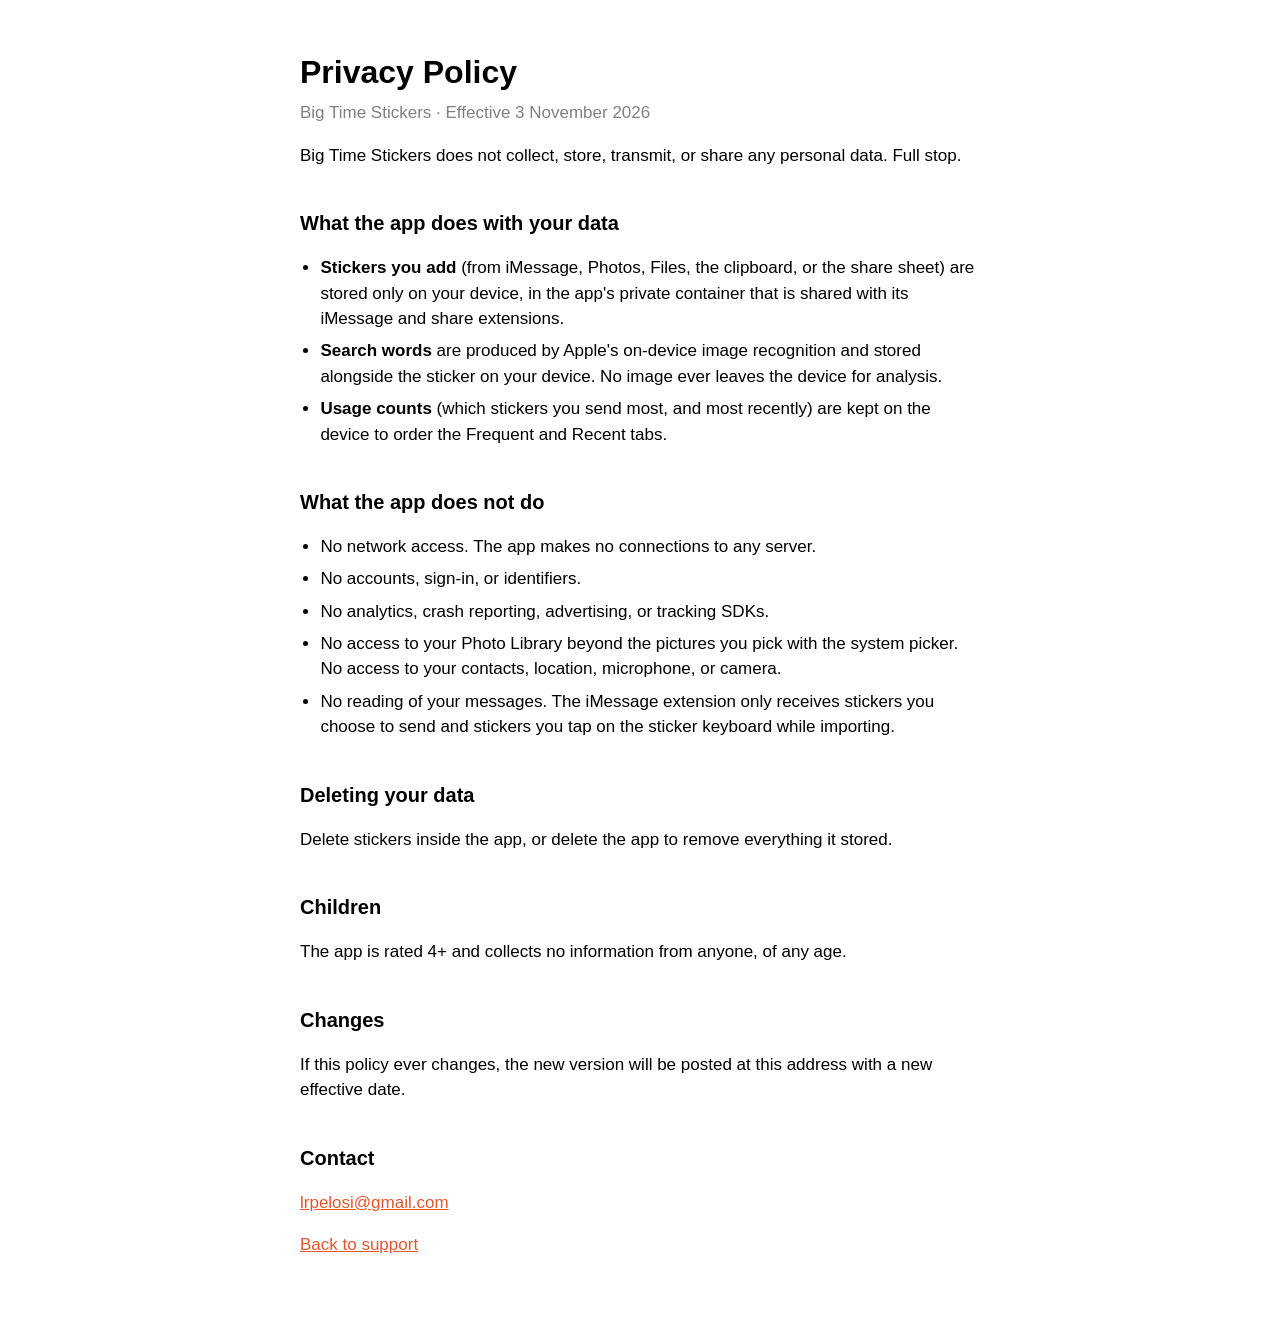
==== privacy.html @ 409205a2 "Support and privacy pages for Big Time Stickers Co-Authored-By: Claude Fable 5.1 <noreply@anthropic." ====
<!DOCTYPE html>
<html lang="en">
<head>
<meta charset="utf-8">
<meta name="viewport" content="width=device-width, initial-scale=1">
<title>Big Time Stickers — Privacy Policy</title>
<link rel="stylesheet" href="style.css">
</head>
<body>
<main>
  <h1>Privacy Policy</h1>
  <p class="tagline">Big Time Stickers · Effective 3 November 2026</p>

  <p>Big Time Stickers does not collect, store, transmit, or share any personal data. Full stop.</p>

  <h2>What the app does with your data</h2>
  <ul>
    <li><strong>Stickers you add</strong> (from iMessage, Photos, Files, the clipboard, or the share sheet) are stored only on your device, in the app's private container that is shared with its iMessage and share extensions.</li>
    <li><strong>Search words</strong> are produced by Apple's on-device image recognition and stored alongside the sticker on your device. No image ever leaves the device for analysis.</li>
    <li><strong>Usage counts</strong> (which stickers you send most, and most recently) are kept on the device to order the Frequent and Recent tabs.</li>
  </ul>

  <h2>What the app does not do</h2>
  <ul>
    <li>No network access. The app makes no connections to any server.</li>
    <li>No accounts, sign-in, or identifiers.</li>
    <li>No analytics, crash reporting, advertising, or tracking SDKs.</li>
    <li>No access to your Photo Library beyond the pictures you pick with the system picker. No access to your contacts, location, microphone, or camera.</li>
    <li>No reading of your messages. The iMessage extension only receives stickers you choose to send and stickers you tap on the sticker keyboard while importing.</li>
  </ul>

  <h2>Deleting your data</h2>
  <p>Delete stickers inside the app, or delete the app to remove everything it stored.</p>

  <h2>Children</h2>
  <p>The app is rated 4+ and collects no information from anyone, of any age.</p>

  <h2>Changes</h2>
  <p>If this policy ever changes, the new version will be posted at this address with a new effective date.</p>

  <h2>Contact</h2>
  <p><a href="mailto:lrpelosi@gmail.com?subject=Big%20Time%20Stickers%20privacy">lrpelosi@gmail.com</a></p>

  <p><a href="index.html">Back to support</a></p>
</main>
</body>
</html>
---- style.css ----
:root { color-scheme: light dark; }
body { margin: 0; font: 17px/1.5 -apple-system, BlinkMacSystemFont, "Helvetica Neue", Arial, sans-serif; background: Canvas; color: CanvasText; }
main { max-width: 680px; margin: 0 auto; padding: 48px 24px 64px; }
h1 { font-size: 2rem; margin: 0 0 4px; }
h2 { font-size: 1.25rem; margin-top: 2em; }
.tagline { color: GrayText; margin-top: 0; }
a { color: #e4572e; }
ul { padding-left: 1.2em; }
li { margin: 0.4em 0; }
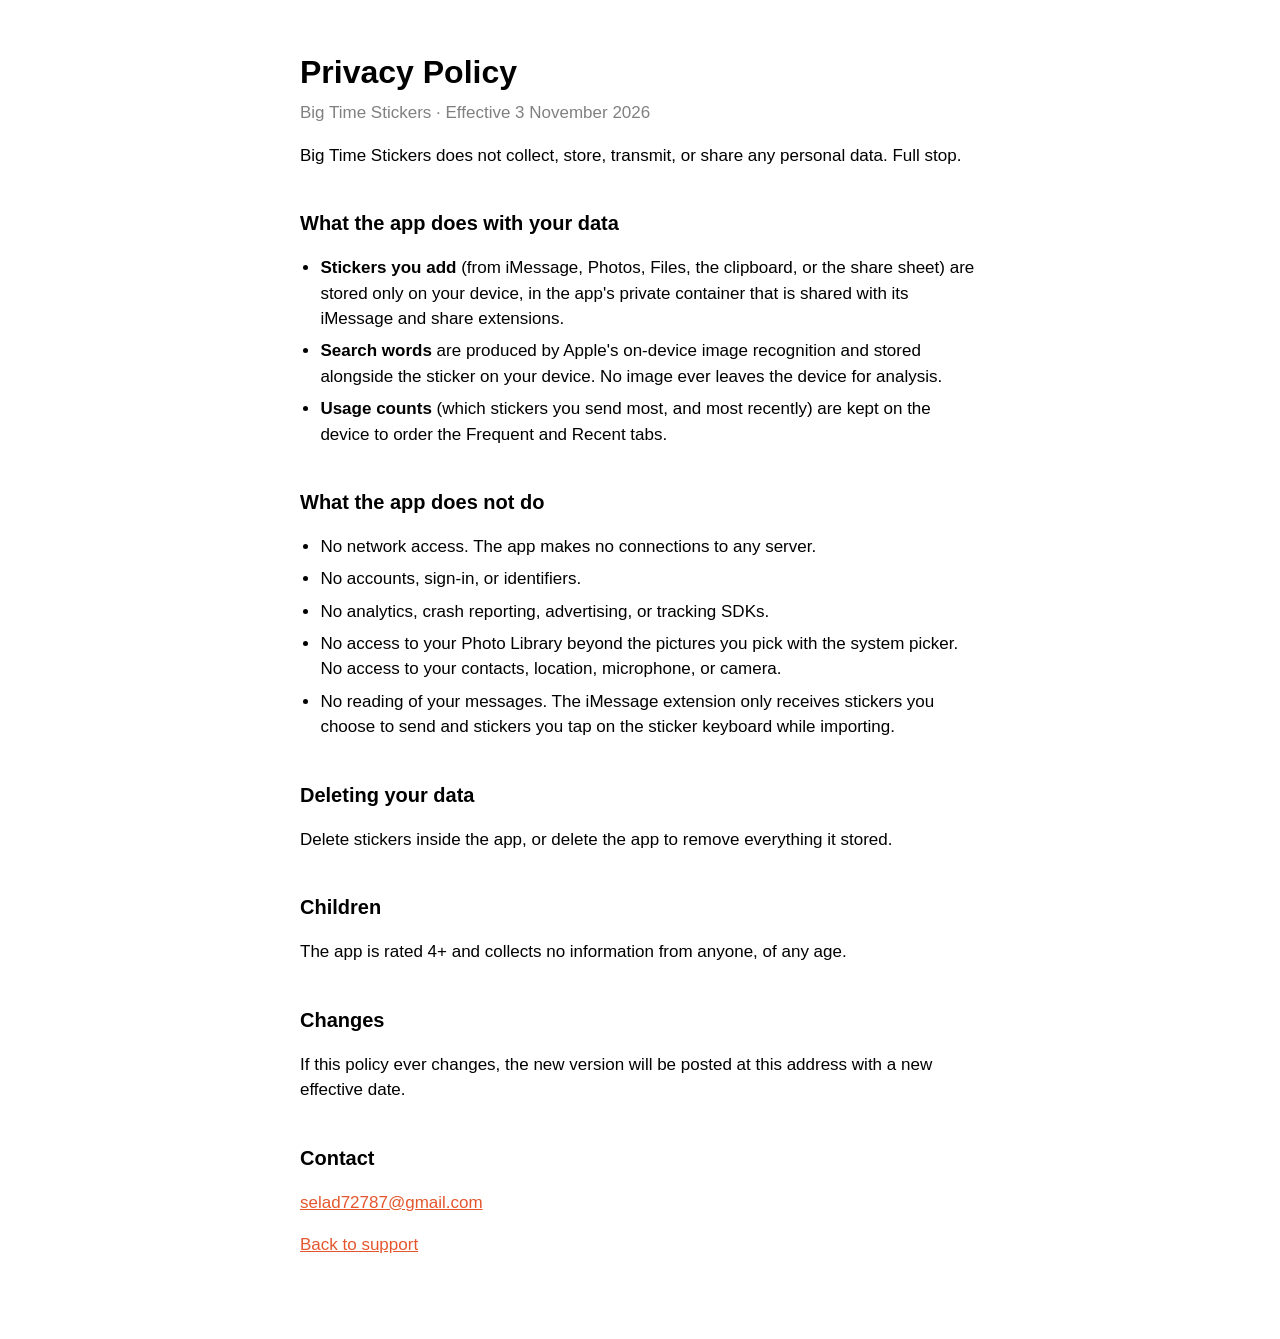
==== commit f01fc01b: "Support contact email Co-Authored-By: Claude Fable 5.1 <noreply@anthropic.com>" ====
--- a/privacy.html
+++ b/privacy.html
@@ -39,7 +39,7 @@
   <p>If this policy ever changes, the new version will be posted at this address with a new effective date.</p>
 
   <h2>Contact</h2>
-  <p><a href="mailto:lrpelosi@gmail.com?subject=Big%20Time%20Stickers%20privacy">lrpelosi@gmail.com</a></p>
+  <p><a href="mailto:selad72787@gmail.com?subject=Big%20Time%20Stickers%20privacy">selad72787@gmail.com</a></p>
 
   <p><a href="index.html">Back to support</a></p>
 </main>
